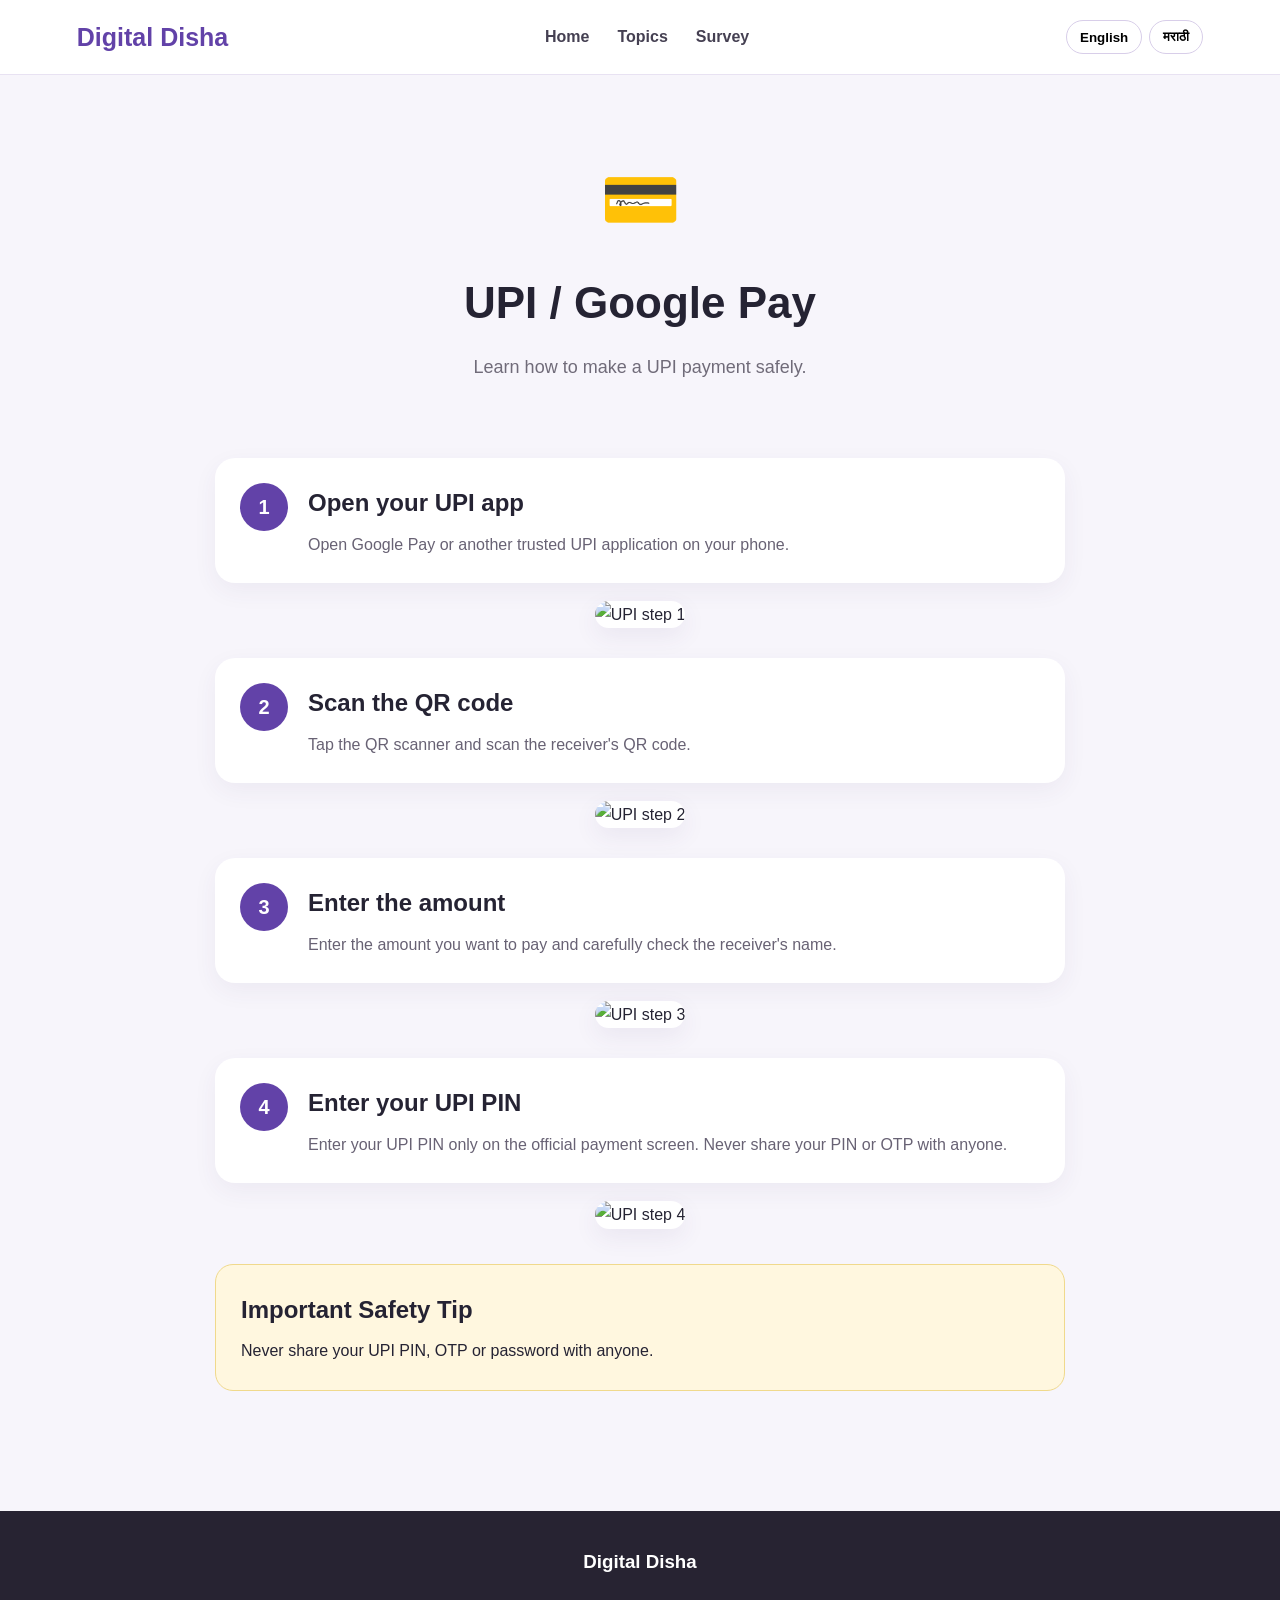
==== upi.html @ e11e09a8 "Add files via upload" ====
<!DOCTYPE html>
<html lang="en">

<head>
    <meta charset="UTF-8">
    <meta name="viewport" content="width=device-width, initial-scale=1.0">

    <title>UPI - Digital Disha</title>

    <link rel="stylesheet" href="style.css">
</head>

<body>

<header>

    <div class="logo">Digital Disha</div>

    <nav>
        <a href="index.html" data-en="Home" data-mr="मुख्यपृष्ठ">Home</a>
        <a href="topics.html" data-en="Topics" data-mr="विषय">Topics</a>
        <a href="survey.html" data-en="Survey" data-mr="सर्वेक्षण">Survey</a>
    </nav>

    <div class="language-buttons">
        <button onclick="changeLanguage('en')">English</button>
        <button onclick="changeLanguage('mr')">मराठी</button>
    </div>

</header>


<main>

<section class="page-heading">

    <div class="big-topic-icon">💳</div>

    <h1>UPI / Google Pay</h1>

    <p
        data-en="Learn how to make a UPI payment safely."
        data-mr="UPI पेमेंट सुरक्षितपणे कसे करायचे ते शिका.">
        Learn how to make a UPI payment safely.
    </p>

</section>


<section class="lesson-section">

    <div class="lesson-card">

        <div class="step-number">1</div>

        <div>
            <h2
                data-en="Open your UPI app"
                data-mr="तुमचे UPI ॲप उघडा">
                Open your UPI app
            </h2>

            <p
                data-en="Open Google Pay or another trusted UPI application on your phone."
                data-mr="तुमच्या फोनमध्ये Google Pay किंवा दुसरे विश्वासार्ह UPI ॲप उघडा.">
                Open Google Pay or another trusted UPI application on your phone.
            </p>
        </div>

    </div>


    <div class="lesson-image">
        <img src="images/upi_img/imgupi1.png" alt="UPI step 1">
    </div>


    <div class="lesson-card">

        <div class="step-number">2</div>

        <div>
            <h2
                data-en="Scan the QR code"
                data-mr="QR कोड स्कॅन करा">
                Scan the QR code
            </h2>

            <p
                data-en="Tap the QR scanner and scan the receiver's QR code."
                data-mr="QR स्कॅनरवर क्लिक करा आणि पैसे घेणाऱ्या व्यक्तीचा QR कोड स्कॅन करा.">
                Tap the QR scanner and scan the receiver's QR code.
            </p>
        </div>

    </div>


    <div class="lesson-image">
        <img src="images/upi_img/imgupi2.png" alt="UPI step 2">
    </div>


    <div class="lesson-card">

        <div class="step-number">3</div>

        <div>
            <h2
                data-en="Enter the amount"
                data-mr="रक्कम टाका">
                Enter the amount
            </h2>

            <p
                data-en="Enter the amount you want to pay and carefully check the receiver's name."
                data-mr="तुम्हाला द्यायची रक्कम टाका आणि समोर दिसणारे नाव काळजीपूर्वक तपासा.">
                Enter the amount you want to pay and carefully check the receiver's name.
            </p>
        </div>

    </div>


    <div class="lesson-image">
        <img src="images/upi_img/imgupi3.png" alt="UPI step 3">
    </div>


    <div class="lesson-card">

        <div class="step-number">4</div>

        <div>
            <h2
                data-en="Enter your UPI PIN"
                data-mr="तुमचा UPI PIN टाका">
                Enter your UPI PIN
            </h2>

            <p
                data-en="Enter your UPI PIN only on the official payment screen. Never share your PIN or OTP with anyone."
                data-mr="फक्त अधिकृत पेमेंट स्क्रीनवर तुमचा UPI PIN टाका. तुमचा PIN किंवा OTP कोणालाही सांगू नका.">
                Enter your UPI PIN only on the official payment screen. Never share your PIN or OTP with anyone.
            </p>
        </div>

    </div>


    <div class="lesson-image">
        <img src="images/upi_img/imgupi4.png" alt="UPI step 4">
    </div>


    <div class="warning-box">

        <h2
            data-en="Important Safety Tip"
            data-mr="महत्त्वाची सुरक्षितता सूचना">
            Important Safety Tip
        </h2>

        <p
            data-en="Never share your UPI PIN, OTP or password with anyone."
            data-mr="तुमचा UPI PIN, OTP किंवा पासवर्ड कोणालाही सांगू नका.">
            Never share your UPI PIN, OTP or password with anyone.
        </p>

    </div>

</section>

</main>


<footer>
    <h3>Digital Disha</h3>
</footer>


<script src="script.js"></script>

</body>
</html>
---- style.css ----
* {
    box-sizing: border-box;
    margin: 0;
    padding: 0;
}


body {
    font-family: Arial, Helvetica, sans-serif;
    background: #f7f5fb;
    color: #252333;
    line-height: 1.7;
}


header {
    background: white;
    min-height: 75px;
    padding: 15px 6%;
    display: flex;
    align-items: center;
    justify-content: space-between;
    gap: 20px;
    border-bottom: 1px solid #e8e2f2;
    position: sticky;
    top: 0;
    z-index: 100;
}


.logo {
    font-size: 25px;
    font-weight: 800;
    color: #6242a8;
}


nav {
    display: flex;
    gap: 28px;
}


nav a {
    text-decoration: none;
    color: #454052;
    font-weight: 600;
}


nav a:hover {
    color: #6242a8;
}


.language-buttons {
    display: flex;
    gap: 7px;
}


.language-buttons button {
    border: 1px solid #d8cee9;
    background: white;
    padding: 8px 13px;
    border-radius: 20px;
    cursor: pointer;
    font-weight: 600;
}


.language-buttons button:hover,
.language-buttons button.selected {
    background: #6242a8;
    color: white;
}


main {
    width: 90%;
    max-width: 1150px;
    margin: auto;
}


.hero {
    min-height: 550px;
    display: flex;
    align-items: center;
    justify-content: space-between;
    gap: 60px;
    padding: 70px 0;
}


.hero-text {
    max-width: 650px;
}


.small-title {
    color: #7452bd;
    font-size: 14px;
    font-weight: 800;
    letter-spacing: 1.5px;
    margin-bottom: 15px;
}


.hero h1 {
    font-size: 50px;
    line-height: 1.15;
    margin-bottom: 25px;
}


.hero p {
    font-size: 18px;
    color: #686274;
    margin-bottom: 30px;
}


.main-button {
    display: inline-block;
    text-decoration: none;
    background: #6242a8;
    color: white;
    padding: 14px 27px;
    border-radius: 12px;
    font-weight: 700;
}


.main-button:hover {
    background: #4d3289;
}


.hero-card {
    background: white;
    width: 310px;
    min-height: 310px;
    border-radius: 28px;
    padding: 45px 30px;
    text-align: center;
    box-shadow: 0 15px 40px rgba(73, 48, 110, 0.12);
}


.phone-icon {
    font-size: 75px;
    margin-bottom: 20px;
}


.hero-card h3 {
    font-size: 23px;
    margin-bottom: 10px;
}


.hero-card p {
    color: #706b79;
}


.language-section {
    background: white;
    padding: 45px;
    border-radius: 24px;
    text-align: center;
    margin-bottom: 70px;
    box-shadow: 0 10px 30px rgba(73, 48, 110, 0.06);
}


.language-section h2,
.why-section h2,
.topics-preview h2 {
    font-size: 32px;
    margin-bottom: 10px;
}


.language-section p,
.why-section > p {
    color: #706b79;
}


.big-language-buttons {
    margin-top: 30px;
    display: flex;
    justify-content: center;
    gap: 20px;
}


.big-language-buttons button {
    background: #f1ecfb;
    color: #50338b;
    border: 2px solid #ded3f1;
    border-radius: 15px;
    padding: 18px 35px;
    font-size: 18px;
    font-weight: 700;
    cursor: pointer;
}


.big-language-buttons button:hover {
    background: #6242a8;
    color: white;
}


.why-section {
    padding: 30px 0 70px;
    text-align: center;
}


.reason-cards {
    display: grid;
    grid-template-columns: repeat(4, 1fr);
    gap: 18px;
    margin-top: 35px;
}


.reason-card {
    background: white;
    border-radius: 18px;
    padding: 25px 15px;
    box-shadow: 0 8px 25px rgba(73, 48, 110, 0.06);
}


.reason-card span {
    font-size: 40px;
}


.reason-card h3 {
    margin-top: 10px;
}


.topics-preview {
    padding-bottom: 80px;
}


.topic-grid {
    display: grid;
    grid-template-columns: repeat(4, 1fr);
    gap: 22px;
    margin-top: 35px;
}


.large-grid {
    margin-bottom: 80px;
}


.topic-card {
    background: white;
    border-radius: 22px;
    padding: 30px 25px;
    text-decoration: none;
    color: #252333;
    box-shadow: 0 10px 30px rgba(73, 48, 110, 0.07);
    transition: transform 0.2s;
}


.topic-card:hover {
    transform: translateY(-5px);
}


.topic-icon {
    font-size: 48px;
    margin-bottom: 15px;
}


.topic-card h2,
.topic-card h3 {
    margin-bottom: 10px;
}


.topic-card p {
    color: #706b79;
}


.learn-link {
    display: inline-block;
    margin-top: 18px;
    color: #6242a8;
    font-weight: 700;
}


.page-heading {
    text-align: center;
    padding: 70px 0 45px;
}


.page-heading h1 {
    font-size: 44px;
    margin-bottom: 12px;
}


.page-heading p {
    color: #706b79;
    font-size: 18px;
}


.big-topic-icon {
    font-size: 65px;
    margin-bottom: 10px;
}


.lesson-section {
    max-width: 850px;
    margin: auto;
    padding-bottom: 80px;
}


.lesson-card {
    background: white;
    border-radius: 20px;
    padding: 25px;
    display: flex;
    gap: 20px;
    align-items: flex-start;
    margin-top: 30px;
    box-shadow: 0 8px 25px rgba(73, 48, 110, 0.06);
}


.step-number {
    min-width: 48px;
    height: 48px;
    border-radius: 50%;
    background: #6242a8;
    color: white;
    display: flex;
    align-items: center;
    justify-content: center;
    font-size: 20px;
    font-weight: 800;
}


.lesson-card h2 {
    margin-bottom: 7px;
}


.lesson-card p {
    color: #686274;
}


.lesson-image {
    margin-top: 18px;
    text-align: center;
}


.lesson-image img {
    max-width: 100%;
    width: 500px;
    max-height: 500px;
    object-fit: contain;
    border-radius: 18px;
    background: white;
    box-shadow: 0 8px 25px rgba(73, 48, 110, 0.08);
}


.warning-box {
    margin-top: 35px;
    background: #fff7df;
    border: 1px solid #f0d98c;
    padding: 25px;
    border-radius: 18px;
}


.warning-box h2 {
    margin-bottom: 7px;
}


.survey-section {
    max-width: 850px;
    margin: auto;
    padding-bottom: 80px;
}


.survey-intro {
    background: white;
    border-radius: 20px;
    padding: 30px;
    box-shadow: 0 8px 25px rgba(73, 48, 110, 0.06);
}


.survey-intro h2 {
    margin-bottom: 10px;
}


.survey-stat {
    background: #6242a8;
    color: white;
    width: 180px;
    height: 180px;
    border-radius: 50%;
    margin: 40px auto;
    display: flex;
    flex-direction: column;
    align-items: center;
    justify-content: center;
}


.survey-stat strong {
    font-size: 50px;
}


.survey-stat span {
    font-weight: 600;
}


.center-title {
    text-align: center;
    margin: 40px 0 25px;
}


.chart {
    background: white;
    border-radius: 20px;
    padding: 30px;
    box-shadow: 0 8px 25px rgba(73, 48, 110, 0.06);
}


.chart-row {
    margin-bottom: 25px;
}


.chart-row > span {
    display: block;
    font-weight: 700;
    margin-bottom: 8px;
}


.bar {
    background: #eeeaf5;
    border-radius: 20px;
    overflow: hidden;
    height: 35px;
}


.bar div {
    height: 100%;
    background: #7655bd;
    color: white;
    display: flex;
    align-items: center;
    padding-left: 15px;
    font-weight: 700;
    border-radius: 20px;
}


.survey-note {
    margin-top: 25px;
    padding: 20px;
    background: #f0ebfa;
    border-radius: 15px;
}


.survey-note p {
    margin-top: 5px;
}


footer {
    background: #272332;
    color: white;
    text-align: center;
    padding: 35px 20px;
    margin-top: 40px;
}


footer h3 {
    color: white;
    margin-bottom: 5px;
}


footer p {
    color: #c9c3d2;
}


@media (max-width: 900px) {

    header {
        flex-wrap: wrap;
        justify-content: center;
    }


    .hero {
        flex-direction: column;
        text-align: center;
    }


    .hero h1 {
        font-size: 40px;
    }


    .topic-grid {
        grid-template-columns: repeat(2, 1fr);
    }


    .reason-cards {
        grid-template-columns: repeat(2, 1fr);
    }

}


@media (max-width: 600px) {

    nav {
        order: 3;
        width: 100%;
        justify-content: center;
    }


    nav a {
        font-size: 14px;
    }


    .hero {
        padding: 45px 0;
    }


    .hero h1 {
        font-size: 34px;
    }


    .hero-card {
        width: 100%;
    }


    .topic-grid {
        grid-template-columns: 1fr;
    }


    .reason-cards {
        grid-template-columns: 1fr;
    }


    .big-language-buttons {
        flex-direction: column;
    }


    .page-heading h1 {
        font-size: 34px;
    }


    .lesson-card {
        padding: 20px;
    }

}
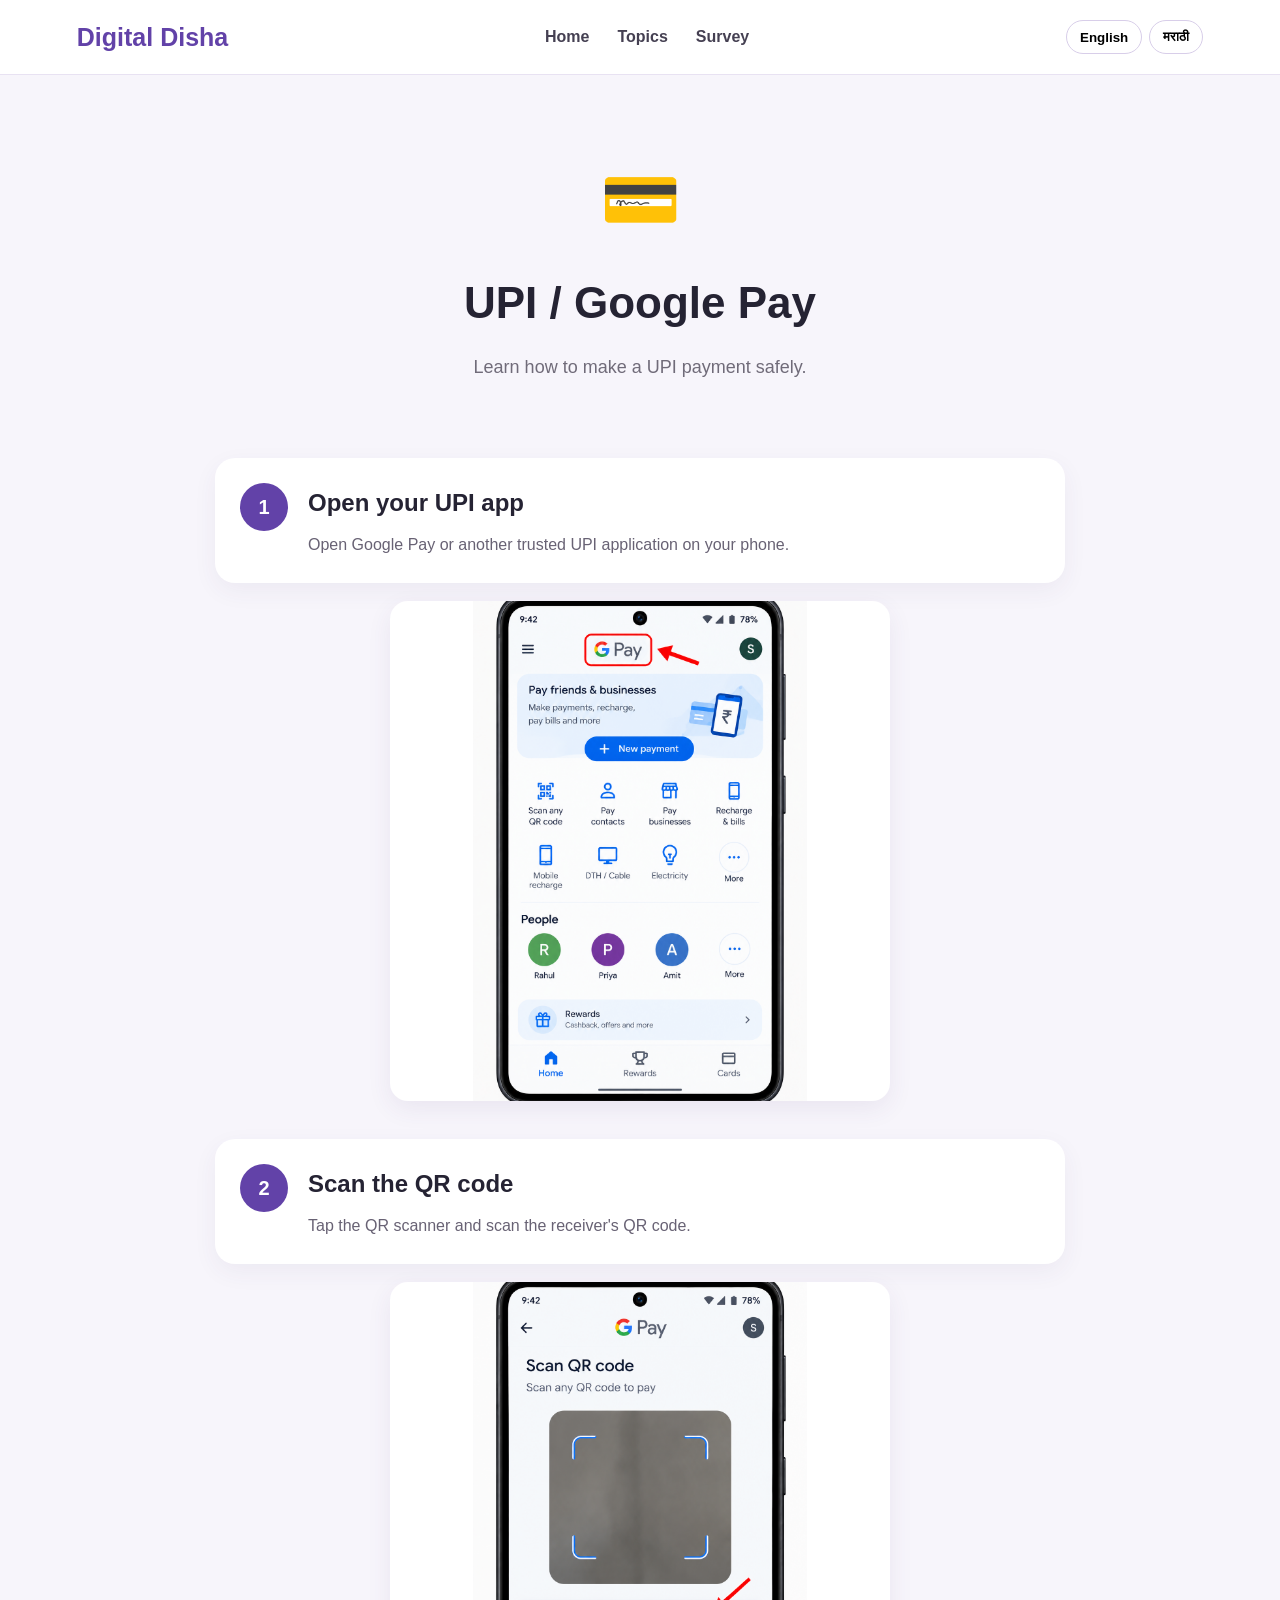
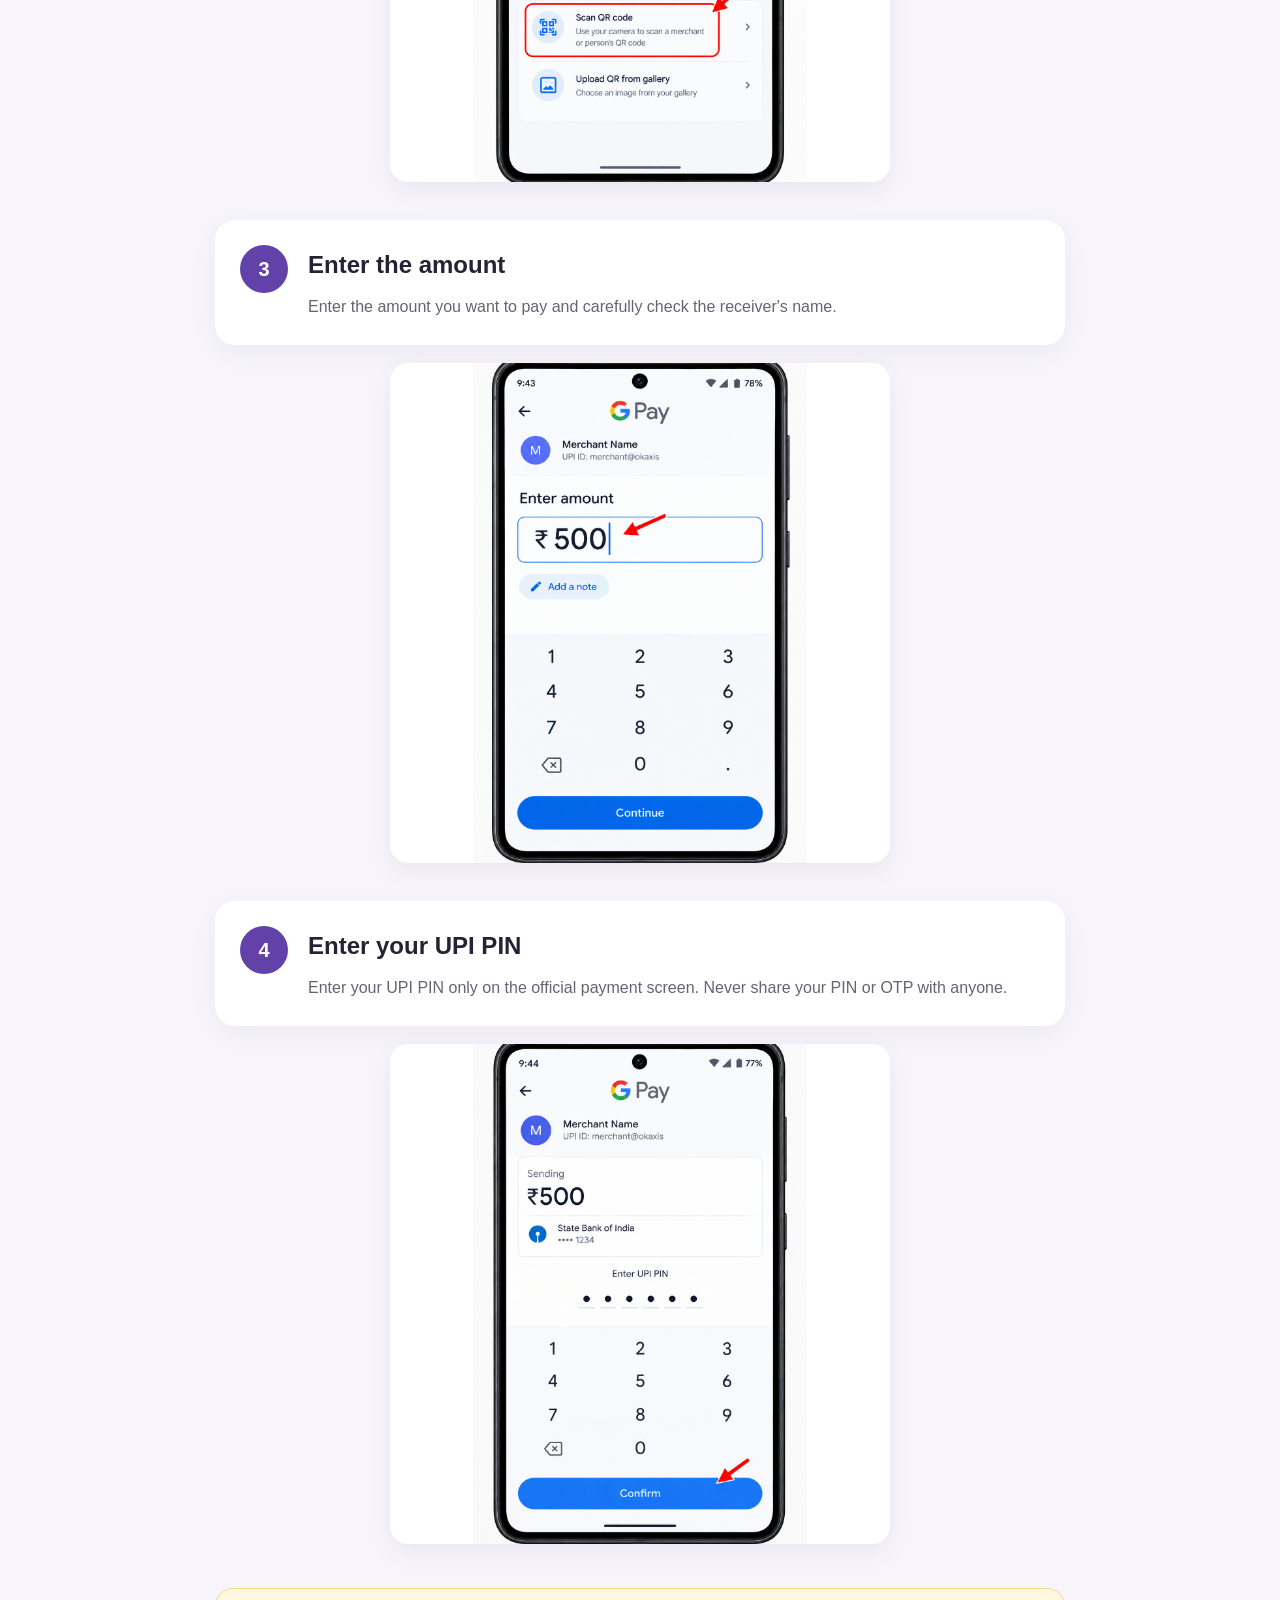
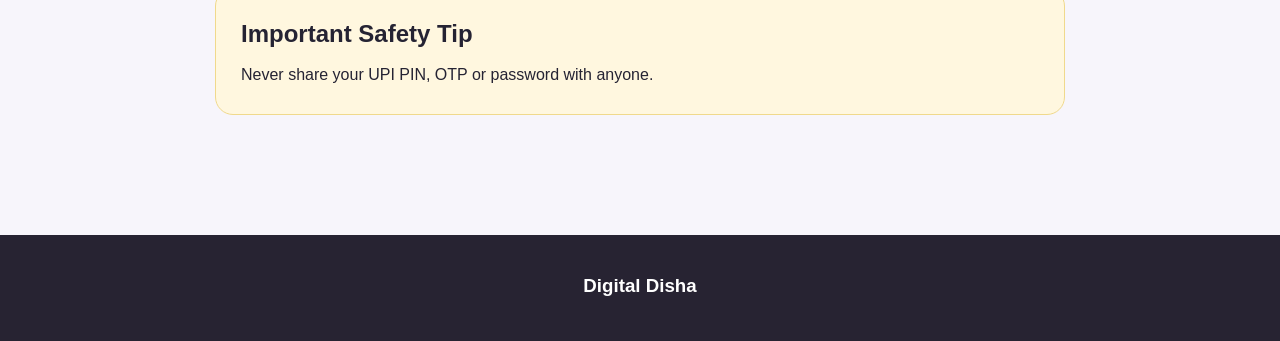
==== commit 425747df: "Update upi.html" ====
--- a/upi.html
+++ b/upi.html
@@ -71,7 +71,7 @@
 
 
     <div class="lesson-image">
-        <img src="images/upi_img/imgupi1.png" alt="UPI step 1">
+        <img src="upi_img/imgupi1.png" alt="UPI step 1">
     </div>
 
 
@@ -97,7 +97,7 @@
 
 
     <div class="lesson-image">
-        <img src="images/upi_img/imgupi2.png" alt="UPI step 2">
+        <img src="upi_img/imgupi2.png" alt="UPI step 2">
     </div>
 
 
@@ -123,7 +123,7 @@
 
 
     <div class="lesson-image">
-        <img src="images/upi_img/imgupi3.png" alt="UPI step 3">
+        <img src="upi_img/imgupi3.png" alt="UPI step 3">
     </div>
 
 
@@ -149,7 +149,7 @@
 
 
     <div class="lesson-image">
-        <img src="images/upi_img/imgupi4.png" alt="UPI step 4">
+        <img src="upi_img/imgupi4.png" alt="UPI step 4">
     </div>
 
 
@@ -182,4 +182,4 @@
 <script src="script.js"></script>
 
 </body>
-</html>+</html>
